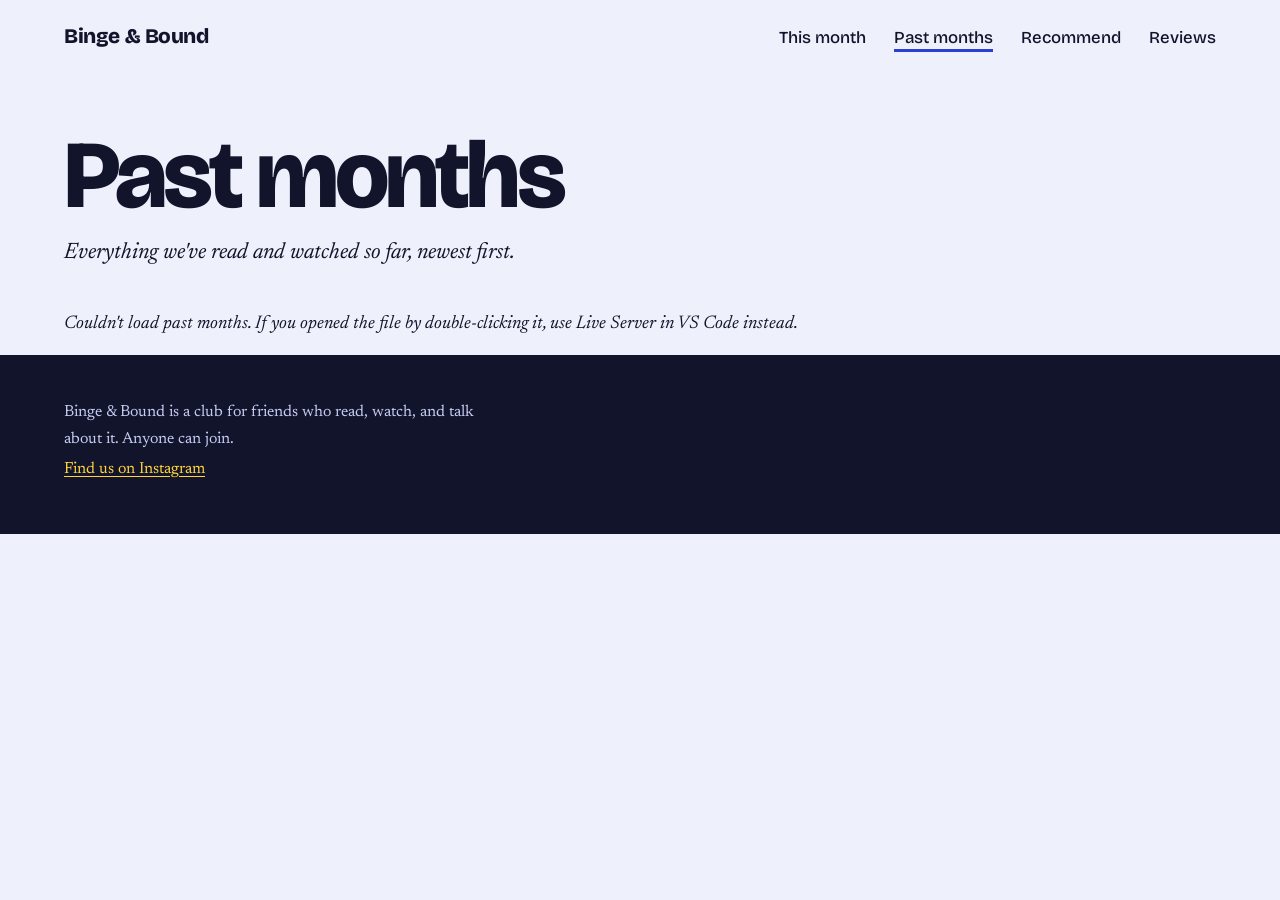
==== past.html @ fb94fc71 "Finished my work" ====
<!DOCTYPE html>
<html lang="en">
<head>
  <meta charset="UTF-8">
  <meta name="viewport" content="width=device-width, initial-scale=1">
  <title>Past months | Binge &amp; Bound</title>
  <meta name="description" content="Every book, show, and movie Binge & Bound has covered.">

  <link rel="preconnect" href="https://fonts.googleapis.com">
  <link rel="preconnect" href="https://fonts.gstatic.com" crossorigin>
  <link href="https://fonts.googleapis.com/css2?family=Bricolage+Grotesque:opsz,wght@12..96,500;12..96,800&family=Newsreader:ital,opsz,wght@0,6..72,400;0,6..72,600;1,6..72,400&display=swap" rel="stylesheet">

  <link rel="stylesheet" href="style.css">
</head>
<body>
  <a class="skip-link" href="#main">Skip to content</a>

  <header class="site-header">
    <a class="brand" href="index.html">Binge &amp; Bound</a>
    <nav aria-label="Main">
      <a href="index.html">This month</a>
      <a href="past.html" aria-current="page">Past months</a>
      <a href="recommend.html">Recommend</a>
      <a href="reviews.html">Reviews</a>
    </nav>
  </header>

  <main id="main">
    <section class="page-head">
      <h1>Past months</h1>
      <p class="lead">Everything we've read and watched so far, newest first.</p>
    </section>

    <!-- script.js fills this section in from data/months.json -->
    <section id="past-months" aria-live="polite">
      <p class="status">Loading past months...</p>
    </section>
  </main>

  <footer class="site-footer">
    <p>Binge &amp; Bound is a club for friends who read, watch, and talk about it. Anyone can join.</p>
    <p><a href="https://www.instagram.com/">Find us on Instagram</a></p>
  </footer>

  <script src="script.js"></script>
</body>
</html>
---- style.css ----
/* ============================================================
   Binge & Bound: style.css
   The colors and fonts live in :root at the top. Change them
   there and the whole site updates.
   ============================================================ */

:root {
  /* Colors */
  --paper: #eef0fb;       /* page background, a pale periwinkle */
  --ink: #12142b;         /* text and the darkest band */
  --cobalt: #2b3fd6;      /* the book band, like cloth binding */
  --highlighter: #ffd43b; /* the show band */
  --lilac: #c7ccf2;       /* text on the dark movie band */
  --white: #ffffff;

  /* Fonts */
  --display: "Bricolage Grotesque", "Helvetica Neue", Arial, sans-serif;
  --text: "Newsreader", Georgia, "Times New Roman", serif;

  /* Side spacing that shrinks on small screens */
  --gutter: clamp(1.25rem, 5vw, 4rem);
}

*,
*::before,
*::after {
  box-sizing: border-box;
}

body {
  margin: 0;
  background: var(--paper);
  color: var(--ink);
  font-family: var(--text);
  font-size: 1.15rem;
  line-height: 1.65;
}

a {
  color: var(--cobalt);
  text-underline-offset: 0.2em;
}

/* Keyboard users can always see where they are */
:focus-visible {
  outline: 3px solid var(--cobalt);
  outline-offset: 3px;
}

.skip-link {
  position: absolute;
  left: -999px;
  top: 0.5rem;
  background: var(--ink);
  color: var(--white);
  padding: 0.6rem 1rem;
  z-index: 10;
}

.skip-link:focus {
  left: 0.5rem;
}


/* ---------- Header and navigation ---------- */

.site-header {
  display: flex;
  flex-wrap: wrap;
  align-items: baseline;
  justify-content: space-between;
  gap: 0.75rem 2rem;
  padding: 1.25rem var(--gutter);
}

.brand {
  font-family: var(--display);
  font-weight: 800;
  font-size: 1.3rem;
  letter-spacing: -0.02em;
  color: var(--ink);
  text-decoration: none;
}

.site-header nav {
  display: flex;
  flex-wrap: wrap;
  gap: 0.4rem 1.75rem;
}

.site-header nav a {
  font-family: var(--display);
  font-weight: 500;
  font-size: 1.05rem;
  color: var(--ink);
  text-decoration: none;
}

.site-header nav a:hover {
  text-decoration: underline;
  text-decoration-thickness: 2px;
  text-underline-offset: 6px;
}

/* The link for the page you're on gets a thick underline */
.site-header nav a[aria-current="page"] {
  text-decoration: underline;
  text-decoration-thickness: 3px;
  text-decoration-color: var(--cobalt);
  text-underline-offset: 6px;
}


/* ---------- Home page hero ---------- */

.hero {
  padding: clamp(2rem, 6vw, 5rem) var(--gutter) clamp(2rem, 5vw, 3.5rem);
}

.hero h1 {
  margin: 0;
  font-family: var(--display);
  font-weight: 800;
  font-size: clamp(3.75rem, 15vw, 11rem);
  line-height: 0.88;
  letter-spacing: -0.045em;
}

.tagline {
  max-width: 34ch;
  margin: 1.5rem 0 0;
  font-size: clamp(1.3rem, 3vw, 1.75rem);
  font-style: italic;
  line-height: 1.35;
}


/* ---------- This month: the shelf ---------- */

.month-head {
  padding: 0 var(--gutter) 1.25rem;
}

.month-head h2 {
  margin: 0;
  font-family: var(--display);
  font-weight: 800;
  font-size: clamp(1.75rem, 4vw, 2.5rem);
  letter-spacing: -0.02em;
}

.theme {
  margin: 0.25rem 0 0;
  font-style: italic;
}

/* The three bands stack with no gaps, like spines on a shelf */
.shelf {
  display: block;
}

.band {
  display: grid;
  grid-template-columns: minmax(6rem, 10rem) 1fr;
  gap: 0.5rem 2rem;
  align-items: start;
  padding: clamp(1.5rem, 4vw, 2.5rem) var(--gutter);
}

.band .kind {
  margin: 0.6rem 0 0;
  font-family: var(--display);
  font-weight: 800;
  font-size: 1.2rem;
}

.band h3 {
  margin: 0 0 0.4rem;
  font-family: var(--display);
  font-weight: 800;
  font-size: clamp(2rem, 6.5vw, 4.5rem);
  line-height: 1;
  letter-spacing: -0.03em;
}

.band .by {
  margin: 0 0 0.75rem;
  font-size: 1.35rem;
  font-style: italic;
}

.band .detail,
.band .where {
  margin: 0.1rem 0;
  font-size: 1.05rem;
}

.band-book {
  background: var(--cobalt);
  color: var(--white);
}

.band-show {
  background: var(--highlighter);
  color: var(--ink);
}

.band-movie {
  background: var(--ink);
  color: var(--lilac);
}

.meetup {
  padding: 2.5rem var(--gutter) 3.5rem;
}

.meetup h3 {
  margin: 0 0 0.4rem;
  font-family: var(--display);
  font-weight: 800;
  font-size: 1.5rem;
}

.meetup p {
  margin: 0.1rem 0;
  max-width: 46ch;
}


/* ---------- Inner pages (past, recommend, reviews) ---------- */

.page-head {
  padding: clamp(1.5rem, 5vw, 3.5rem) var(--gutter) 1.5rem;
}

.page-head h1 {
  margin: 0;
  font-family: var(--display);
  font-weight: 800;
  font-size: clamp(2.75rem, 9vw, 6rem);
  line-height: 0.95;
  letter-spacing: -0.04em;
}

.lead {
  max-width: 40ch;
  margin: 1rem 0 0;
  font-size: 1.4rem;
  font-style: italic;
  line-height: 1.4;
}

.content {
  max-width: 46rem;
  padding: 0 var(--gutter) 4rem;
}


/* ---------- Past months ---------- */

.past-row {
  display: grid;
  grid-template-columns: minmax(12rem, 16rem) 1fr;
  gap: 1.25rem 3rem;
  padding: 2rem var(--gutter);
  border-top: 2px solid var(--ink);
}

.past-month h2 {
  margin: 0;
  font-family: var(--display);
  font-weight: 800;
  font-size: 1.75rem;
  letter-spacing: -0.02em;
}

.past-month p {
  margin: 0.25rem 0 0.75rem;
  font-style: italic;
}

.past-picks {
  display: grid;
  grid-template-columns: repeat(auto-fit, minmax(13rem, 1fr));
  gap: 1.25rem 2rem;
  margin: 0;
}

.past-picks dt {
  font-family: var(--display);
  font-weight: 500;
  font-size: 0.95rem;
  color: var(--cobalt);
}

.past-picks dd {
  margin: 0;
}

.past-picks dd:not(.by) {
  font-family: var(--display);
  font-weight: 800;
  font-size: 1.35rem;
  line-height: 1.2;
}

.past-picks .by {
  font-size: 1rem;
  font-style: italic;
}


/* ---------- Reviews page picker and comment boxes ---------- */

.picker {
  display: flex;
  flex-wrap: wrap;
  align-items: center;
  gap: 0.75rem;
  margin: 1.5rem 0;
}

.picker label {
  font-family: var(--display);
  font-weight: 800;
}

.picker select {
  font: inherit;
  padding: 0.6rem 0.9rem;
  color: var(--ink);
  background: var(--white);
  border: 2px solid var(--ink);
  border-radius: 0;
}

#giscus-box {
  margin-top: 1.5rem;
}


/* ---------- Messages and footer ---------- */

.status {
  margin: 0;
  padding: 1rem var(--gutter);
  font-style: italic;
}

#giscus-box .status {
  padding-left: 0;
  padding-right: 0;
}

.site-footer {
  padding: 2.5rem var(--gutter) 3rem;
  background: var(--ink);
  color: var(--lilac);
  font-size: 1rem;
}

.site-footer p {
  margin: 0.25rem 0;
  max-width: 50ch;
}

.site-footer a {
  color: var(--highlighter);
}


/* ---------- Small screens ---------- */

@media (max-width: 640px) {
  .band {
    grid-template-columns: 1fr;
  }

  .band .kind {
    margin-top: 0;
  }

  .past-row {
    grid-template-columns: 1fr;
  }
}
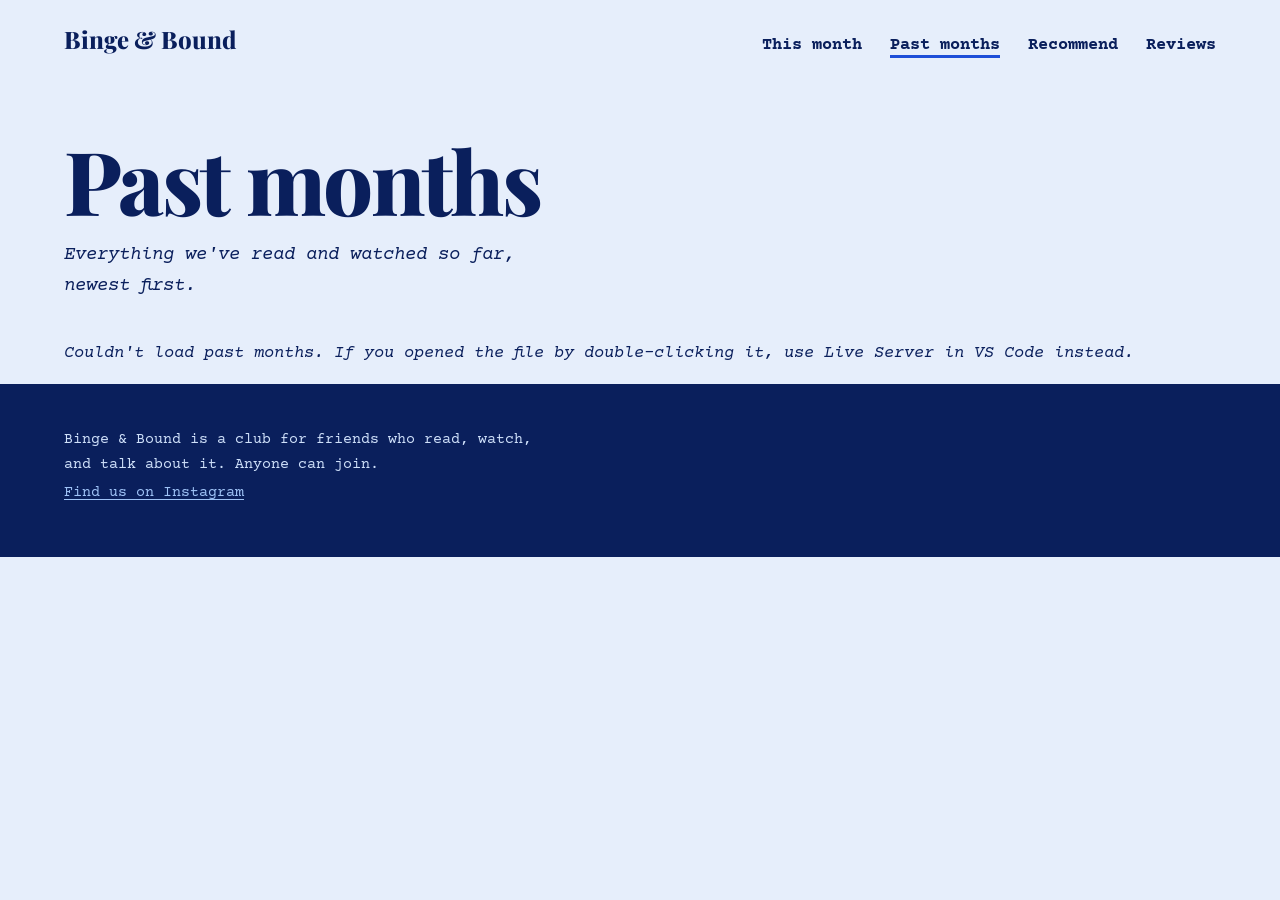
==== commit 4b61aaf2: "commit 2" ====
--- a/past.html
+++ b/past.html
@@ -8,7 +8,7 @@
 
   <link rel="preconnect" href="https://fonts.googleapis.com">
   <link rel="preconnect" href="https://fonts.gstatic.com" crossorigin>
-  <link href="https://fonts.googleapis.com/css2?family=Bricolage+Grotesque:opsz,wght@12..96,500;12..96,800&family=Newsreader:ital,opsz,wght@0,6..72,400;0,6..72,600;1,6..72,400&display=swap" rel="stylesheet">
+  <link href="https://fonts.googleapis.com/css2?family=Playfair+Display:ital,wght@0,700;0,800;1,700&family=Courier+Prime:ital,wght@0,400;0,700;1,400&display=swap" rel="stylesheet">
 
   <link rel="stylesheet" href="style.css">
 </head>
--- a/style.css
+++ b/style.css
@@ -1,113 +1,75 @@
 /* ============================================================
    Binge & Bound: style.css
-   The colors and fonts live in :root at the top. Change them
+   Blue theme. Colors and fonts live in :root. Change them
    there and the whole site updates.
    ============================================================ */
 
 :root {
   /* Colors */
-  --paper: #eef0fb;       /* page background, a pale periwinkle */
-  --ink: #12142b;         /* text and the darkest band */
-  --cobalt: #2b3fd6;      /* the book band, like cloth binding */
-  --highlighter: #ffd43b; /* the show band */
-  --lilac: #c7ccf2;       /* text on the dark movie band */
+  --paper: #e6eefb;   /* page background, pale blue */
+  --navy: #0a1f5c;    /* site title, text, darkest band */
+  --blue: #1d4ed8;    /* links, book label */
+  --sky: #9fc3f7;     /* show label, song strip */
+  --mist: #cfe0fa;    /* text on navy */
   --white: #ffffff;
 
-  /* Fonts */
-  --display: "Bricolage Grotesque", "Helvetica Neue", Arial, sans-serif;
-  --text: "Newsreader", Georgia, "Times New Roman", serif;
-
-  /* Side spacing that shrinks on small screens */
+  /* Fonts: editorial serif for titles, Courier for everything else */
+  --display: "Playfair Display", Georgia, "Times New Roman", serif;
+  --text: "Courier Prime", "Courier New", Courier, monospace;
+
   --gutter: clamp(1.25rem, 5vw, 4rem);
 }
 
-*,
-*::before,
-*::after {
-  box-sizing: border-box;
-}
+*, *::before, *::after { box-sizing: border-box; }
 
 body {
   margin: 0;
   background: var(--paper);
-  color: var(--ink);
+  color: var(--navy);
   font-family: var(--text);
-  font-size: 1.15rem;
-  line-height: 1.65;
-}
-
-a {
-  color: var(--cobalt);
-  text-underline-offset: 0.2em;
-}
-
-/* Keyboard users can always see where they are */
-:focus-visible {
-  outline: 3px solid var(--cobalt);
-  outline-offset: 3px;
-}
+  font-size: 1.05rem;
+  line-height: 1.6;
+}
+
+a { color: var(--blue); text-underline-offset: 0.2em; }
+
+:focus-visible { outline: 3px solid var(--blue); outline-offset: 3px; }
 
 .skip-link {
-  position: absolute;
-  left: -999px;
-  top: 0.5rem;
-  background: var(--ink);
-  color: var(--white);
-  padding: 0.6rem 1rem;
-  z-index: 10;
-}
-
-.skip-link:focus {
-  left: 0.5rem;
-}
+  position: absolute; left: -999px; top: 0.5rem;
+  background: var(--navy); color: var(--white);
+  padding: 0.6rem 1rem; z-index: 10;
+}
+.skip-link:focus { left: 0.5rem; }
 
 
 /* ---------- Header and navigation ---------- */
 
 .site-header {
-  display: flex;
-  flex-wrap: wrap;
-  align-items: baseline;
-  justify-content: space-between;
-  gap: 0.75rem 2rem;
+  display: flex; flex-wrap: wrap; align-items: baseline;
+  justify-content: space-between; gap: 0.75rem 2rem;
   padding: 1.25rem var(--gutter);
 }
 
 .brand {
   font-family: var(--display);
   font-weight: 800;
-  font-size: 1.3rem;
-  letter-spacing: -0.02em;
-  color: var(--ink);
+  font-size: 1.5rem;
+  color: var(--navy);
   text-decoration: none;
 }
 
-.site-header nav {
-  display: flex;
-  flex-wrap: wrap;
-  gap: 0.4rem 1.75rem;
-}
+.site-header nav { display: flex; flex-wrap: wrap; gap: 0.4rem 1.75rem; }
 
 .site-header nav a {
-  font-family: var(--display);
-  font-weight: 500;
-  font-size: 1.05rem;
-  color: var(--ink);
+  font-weight: 700;
+  color: var(--navy);
   text-decoration: none;
 }
-
-.site-header nav a:hover {
-  text-decoration: underline;
-  text-decoration-thickness: 2px;
-  text-underline-offset: 6px;
-}
-
-/* The link for the page you're on gets a thick underline */
+.site-header nav a:hover { text-decoration: underline; text-decoration-thickness: 2px; text-underline-offset: 6px; }
 .site-header nav a[aria-current="page"] {
-  text-decoration: underline;
-  text-decoration-thickness: 3px;
-  text-decoration-color: var(--cobalt);
-  text-underline-offset: 6px;
+  text-decoration: underline; text-decoration-thickness: 3px;
+  text-decoration-color: var(--blue); text-underline-offset: 6px;
 }
 
 
@@ -115,145 +77,205 @@
 
 .hero {
   padding: clamp(2rem, 6vw, 5rem) var(--gutter) clamp(2rem, 5vw, 3.5rem);
+  text-align: center;
 }
 
 .hero h1 {
   margin: 0;
   font-family: var(--display);
   font-weight: 800;
-  font-size: clamp(3.75rem, 15vw, 11rem);
-  line-height: 0.88;
-  letter-spacing: -0.045em;
+  font-size: clamp(3rem, 12vw, 9rem);
+  line-height: 0.95;
+  letter-spacing: -0.03em;
+  color: var(--navy);
 }
 
 .tagline {
-  max-width: 34ch;
-  margin: 1.5rem 0 0;
-  font-size: clamp(1.3rem, 3vw, 1.75rem);
+  max-width: 44ch;
+  margin: 1.5rem auto 0;
+  text-wrap: balance;
+  font-size: clamp(1.05rem, 2.4vw, 1.4rem);
   font-style: italic;
-  line-height: 1.35;
-}
-
-
-/* ---------- This month: the shelf ---------- */
-
-.month-head {
-  padding: 0 var(--gutter) 1.25rem;
-}
+}
+
+
+/* ---------- This month ---------- */
+
+.month-head { padding: 0 var(--gutter) 1.75rem; text-align: center; }
 
 .month-head h2 {
   margin: 0;
   font-family: var(--display);
-  font-weight: 800;
+  font-weight: 700;
   font-size: clamp(1.75rem, 4vw, 2.5rem);
-  letter-spacing: -0.02em;
-}
-
-.theme {
-  margin: 0.25rem 0 0;
-  font-style: italic;
-}
-
-/* The three bands stack with no gaps, like spines on a shelf */
-.shelf {
-  display: block;
-}
-
-.band {
+}
+
+.theme { margin: 0.25rem 0 0; font-style: italic; font-size: 1.15rem; }
+.hint { margin: 0.5rem 0 0; font-size: 0.9rem; opacity: 0.7; }
+
+.picks {
   display: grid;
-  grid-template-columns: minmax(6rem, 10rem) 1fr;
-  gap: 0.5rem 2rem;
-  align-items: start;
-  padding: clamp(1.5rem, 4vw, 2.5rem) var(--gutter);
-}
-
-.band .kind {
-  margin: 0.6rem 0 0;
-  font-family: var(--display);
-  font-weight: 800;
-  font-size: 1.2rem;
-}
-
-.band h3 {
-  margin: 0 0 0.4rem;
-  font-family: var(--display);
-  font-weight: 800;
-  font-size: clamp(2rem, 6.5vw, 4.5rem);
-  line-height: 1;
-  letter-spacing: -0.03em;
-}
-
-.band .by {
-  margin: 0 0 0.75rem;
-  font-size: 1.35rem;
-  font-style: italic;
-}
-
-.band .detail,
-.band .where {
-  margin: 0.1rem 0;
-  font-size: 1.05rem;
-}
-
-.band-book {
-  background: var(--cobalt);
-  color: var(--white);
-}
-
-.band-show {
-  background: var(--highlighter);
-  color: var(--ink);
-}
-
-.band-movie {
-  background: var(--ink);
-  color: var(--lilac);
-}
-
-.meetup {
-  padding: 2.5rem var(--gutter) 3.5rem;
-}
-
-.meetup h3 {
-  margin: 0 0 0.4rem;
-  font-family: var(--display);
-  font-weight: 800;
-  font-size: 1.5rem;
-}
-
-.meetup p {
-  margin: 0.1rem 0;
-  max-width: 46ch;
-}
+  grid-template-columns: repeat(3, minmax(0, 1fr));
+  gap: clamp(1.25rem, 3vw, 2.75rem);
+  max-width: 72rem;
+  margin: 0 auto;
+  padding: 0 var(--gutter) 2.5rem;
+}
+
+.pick { text-align: center; }
+
+/* Poster-shaped photo box */
+.photo {
+  display: flex; align-items: center; justify-content: center;
+  width: 100%; aspect-ratio: 2 / 3; overflow: hidden;
+  background: var(--white);
+  border: 3px solid var(--navy);
+  box-shadow: 8px 8px 0 var(--blue);
+}
+.photo img { display: block; width: 100%; height: 100%; object-fit: cover; }
+
+/* Empty photo boxes show the title and the file to add */
+.photo.is-empty, .song-photo.is-empty {
+  flex-direction: column; gap: 0.5rem; padding: 1rem; text-align: center;
+  background: rgba(255, 255, 255, 0.55);
+  border-style: dashed; box-shadow: none;
+}
+.photo-title { font-family: var(--display); font-weight: 800; font-size: 1.3rem; line-height: 1.1; }
+.photo-hint { font-size: 0.8rem; opacity: 0.55; word-break: break-all; }
+.photo:not(.is-empty) .photo-title, .photo:not(.is-empty) .photo-hint,
+.song-photo:not(.is-empty) .photo-title, .song-photo:not(.is-empty) .photo-hint { display: none; }
+
+.pick .kind {
+  display: inline-block;
+  margin: 1.4rem 0 0.4rem;
+  padding: 0.1rem 0.9rem;
+  font-weight: 700; font-size: 0.9rem; font-style: italic;
+  border-radius: 999px;
+}
+.pick-book .kind { background: var(--blue); color: var(--white); }
+.pick-show .kind { background: var(--sky); color: var(--navy); }
+.pick-movie .kind { background: var(--navy); color: var(--mist); }
+
+.pick h3 { margin: 0.15rem 0 0.3rem; line-height: 1.15; }
+
+/* The clickable title under each photo */
+.title-btn {
+  padding: 0; margin: 0;
+  background: none; border: 0; cursor: pointer;
+  font-family: var(--text);
+  font-weight: 700;
+  font-size: clamp(1.25rem, 2.2vw, 1.6rem);
+  line-height: 1.15;
+  color: var(--navy);
+  text-align: inherit;
+  text-decoration: underline;
+  text-decoration-thickness: 2px;
+  text-decoration-color: var(--blue);
+  text-underline-offset: 5px;
+}
+.title-btn:hover { color: var(--blue); }
+
+.pick .by { margin: 0; font-style: italic; font-size: 0.95rem; }
+
+
+/* ---------- Song of the month ---------- */
+
+.song {
+  display: flex; flex-wrap: wrap; align-items: center; justify-content: center;
+  gap: 1.25rem 2rem;
+  max-width: 40rem;
+  margin: 0 auto 2.5rem;
+  padding: 1.5rem 2rem;
+  background: var(--sky);
+  border: 3px solid var(--navy);
+  text-align: center;
+}
+
+.song-photo {
+  display: flex; align-items: center; justify-content: center;
+  flex: 0 0 auto; width: 9rem; aspect-ratio: 1 / 1; overflow: hidden;
+  background: var(--white); border: 3px solid var(--navy);
+}
+.song-photo img { display: block; width: 100%; height: 100%; object-fit: cover; }
+.song-photo .photo-title { font-size: 1rem; }
+
+.song-label { margin: 0 0 0.3rem; font-size: 0.9rem; font-style: italic; }
+.song h3 { margin: 0; }
+.song .title-btn { font-size: clamp(1.4rem, 3vw, 1.9rem); }
+.song-artist { margin: 0.25rem 0 0; font-style: italic; }
+
+.song-link {
+  display: inline-block; margin-top: 1rem; padding: 0.6rem 1.5rem;
+  background: var(--navy); color: var(--white);
+  font-weight: 700; text-decoration: none;
+}
+.song-link:hover { background: var(--blue); }
+
+.meetup { padding: 1rem var(--gutter) 3.5rem; text-align: center; }
+.meetup h3 { margin: 0 0 0.4rem; font-family: var(--display); font-weight: 700; font-size: 1.6rem; }
+.meetup p { margin: 0.1rem auto; max-width: 46ch; }
+
+
+/* ---------- Details popup ---------- */
+
+dialog#details {
+  width: min(44rem, calc(100% - 2rem));
+  max-height: calc(100% - 2rem);
+  padding: 0;
+  background: var(--paper);
+  color: var(--navy);
+  border: 3px solid var(--navy);
+  box-shadow: 10px 10px 0 var(--blue);
+  overflow: auto;
+}
+dialog#details[open] { animation: pop 0.18s ease-out; }
+dialog#details::backdrop { background: rgba(10, 31, 92, 0.65); }
+
+@keyframes pop {
+  from { opacity: 0; transform: translateY(8px) scale(0.98); }
+  to   { opacity: 1; transform: none; }
+}
+@media (prefers-reduced-motion: reduce) { dialog#details[open] { animation: none; } }
+
+.close-btn {
+  position: absolute; top: 0.75rem; right: 0.75rem;
+  padding: 0.35rem 0.9rem;
+  background: var(--navy); color: var(--white);
+  border: 0; cursor: pointer;
+  font-family: var(--text); font-weight: 700; font-size: 0.95rem;
+}
+.close-btn:hover { background: var(--blue); }
+
+.d-grid { display: grid; grid-template-columns: 11rem 1fr; gap: 1.5rem 2rem; padding: 2.75rem 2rem 2rem; }
+.d-img { width: 100%; aspect-ratio: 2 / 3; object-fit: cover; border: 3px solid var(--navy); }
+.d-kind { margin: 0; font-style: italic; font-size: 0.95rem; color: var(--blue); font-weight: 700; }
+.d-body h2 { margin: 0.1rem 0 0.5rem; font-family: var(--display); font-weight: 800; font-size: clamp(1.7rem, 4vw, 2.4rem); line-height: 1.05; }
+.d-line { margin: 0.1rem 0; font-size: 0.95rem; }
+.d-line:first-of-type { font-style: italic; }
+.d-synopsis { margin: 1rem 0; font-size: 1.05rem; }
+
+.d-info { display: grid; grid-template-columns: max-content 1fr; gap: 0.35rem 1.25rem; margin: 1rem 0 0; padding-top: 1rem; border-top: 2px solid var(--navy); }
+.d-info dt { font-weight: 700; }
+.d-info dd { margin: 0; }
 
 
 /* ---------- Inner pages (past, recommend, reviews) ---------- */
 
-.page-head {
-  padding: clamp(1.5rem, 5vw, 3.5rem) var(--gutter) 1.5rem;
-}
+.page-head { padding: clamp(1.5rem, 5vw, 3.5rem) var(--gutter) 1.5rem; }
 
 .page-head h1 {
   margin: 0;
   font-family: var(--display);
   font-weight: 800;
-  font-size: clamp(2.75rem, 9vw, 6rem);
-  line-height: 0.95;
-  letter-spacing: -0.04em;
-}
-
-.lead {
-  max-width: 40ch;
-  margin: 1rem 0 0;
-  font-size: 1.4rem;
-  font-style: italic;
-  line-height: 1.4;
-}
-
-.content {
-  max-width: 46rem;
-  padding: 0 var(--gutter) 4rem;
-}
+  font-size: clamp(2.5rem, 8vw, 5.5rem);
+  line-height: 1;
+  letter-spacing: -0.03em;
+  color: var(--navy);
+}
+
+.lead { max-width: 42ch; margin: 1rem 0 0; font-size: 1.2rem; font-style: italic; }
+
+.content { max-width: 46rem; padding: 0 var(--gutter) 4rem; }
 
 
 /* ---------- Past months ---------- */
@@ -263,124 +285,40 @@
   grid-template-columns: minmax(12rem, 16rem) 1fr;
   gap: 1.25rem 3rem;
   padding: 2rem var(--gutter);
-  border-top: 2px solid var(--ink);
-}
-
-.past-month h2 {
-  margin: 0;
-  font-family: var(--display);
-  font-weight: 800;
-  font-size: 1.75rem;
-  letter-spacing: -0.02em;
-}
-
-.past-month p {
-  margin: 0.25rem 0 0.75rem;
-  font-style: italic;
-}
-
-.past-picks {
-  display: grid;
-  grid-template-columns: repeat(auto-fit, minmax(13rem, 1fr));
-  gap: 1.25rem 2rem;
-  margin: 0;
-}
-
-.past-picks dt {
-  font-family: var(--display);
-  font-weight: 500;
-  font-size: 0.95rem;
-  color: var(--cobalt);
-}
-
-.past-picks dd {
-  margin: 0;
-}
-
-.past-picks dd:not(.by) {
-  font-family: var(--display);
-  font-weight: 800;
-  font-size: 1.35rem;
-  line-height: 1.2;
-}
-
-.past-picks .by {
-  font-size: 1rem;
-  font-style: italic;
-}
-
-
-/* ---------- Reviews page picker and comment boxes ---------- */
-
-.picker {
-  display: flex;
-  flex-wrap: wrap;
-  align-items: center;
-  gap: 0.75rem;
-  margin: 1.5rem 0;
-}
-
-.picker label {
-  font-family: var(--display);
-  font-weight: 800;
-}
-
-.picker select {
-  font: inherit;
-  padding: 0.6rem 0.9rem;
-  color: var(--ink);
-  background: var(--white);
-  border: 2px solid var(--ink);
-  border-radius: 0;
-}
-
-#giscus-box {
-  margin-top: 1.5rem;
-}
+  border-top: 2px solid var(--navy);
+}
+.past-month h2 { margin: 0; font-family: var(--display); font-weight: 700; font-size: 1.75rem; }
+.past-month p { margin: 0.25rem 0 0.75rem; font-style: italic; }
+
+.past-picks { display: grid; grid-template-columns: repeat(auto-fit, minmax(13rem, 1fr)); gap: 1.25rem 2rem; margin: 0; }
+.past-picks dt { font-size: 0.9rem; font-style: italic; color: var(--blue); }
+.past-picks dd { margin: 0; }
+.past-picks dd:not(.by) { font-weight: 700; font-size: 1.15rem; line-height: 1.25; }
+.past-picks .by { font-size: 0.95rem; font-style: italic; }
+
+
+/* ---------- Forms ---------- */
+
+#form-box { margin-top: 1.5rem; }
+.form-frame { display: block; width: 100%; min-height: 900px; border: 2px solid var(--navy); background: var(--white); }
+.form-fallback { margin: 0.75rem 0 0; font-size: 0.95rem; }
 
 
 /* ---------- Messages and footer ---------- */
 
-.status {
-  margin: 0;
-  padding: 1rem var(--gutter);
-  font-style: italic;
-}
-
-#giscus-box .status {
-  padding-left: 0;
-  padding-right: 0;
-}
-
-.site-footer {
-  padding: 2.5rem var(--gutter) 3rem;
-  background: var(--ink);
-  color: var(--lilac);
-  font-size: 1rem;
-}
-
-.site-footer p {
-  margin: 0.25rem 0;
-  max-width: 50ch;
-}
-
-.site-footer a {
-  color: var(--highlighter);
-}
+.status { margin: 0; padding: 1rem var(--gutter); font-style: italic; }
+#form-box .status { padding-left: 0; padding-right: 0; }
+
+.site-footer { padding: 2.5rem var(--gutter) 3rem; background: var(--navy); color: var(--mist); font-size: 0.95rem; }
+.site-footer p { margin: 0.25rem 0; max-width: 55ch; }
+.site-footer a { color: var(--sky); }
 
 
 /* ---------- Small screens ---------- */
 
-@media (max-width: 640px) {
-  .band {
-    grid-template-columns: 1fr;
-  }
-
-  .band .kind {
-    margin-top: 0;
-  }
-
-  .past-row {
-    grid-template-columns: 1fr;
-  }
-}
+@media (max-width: 760px) {
+  .picks { grid-template-columns: 1fr; max-width: 22rem; }
+  .past-row { grid-template-columns: 1fr; }
+  .d-grid { grid-template-columns: 1fr; }
+  .d-img { max-width: 11rem; }
+}
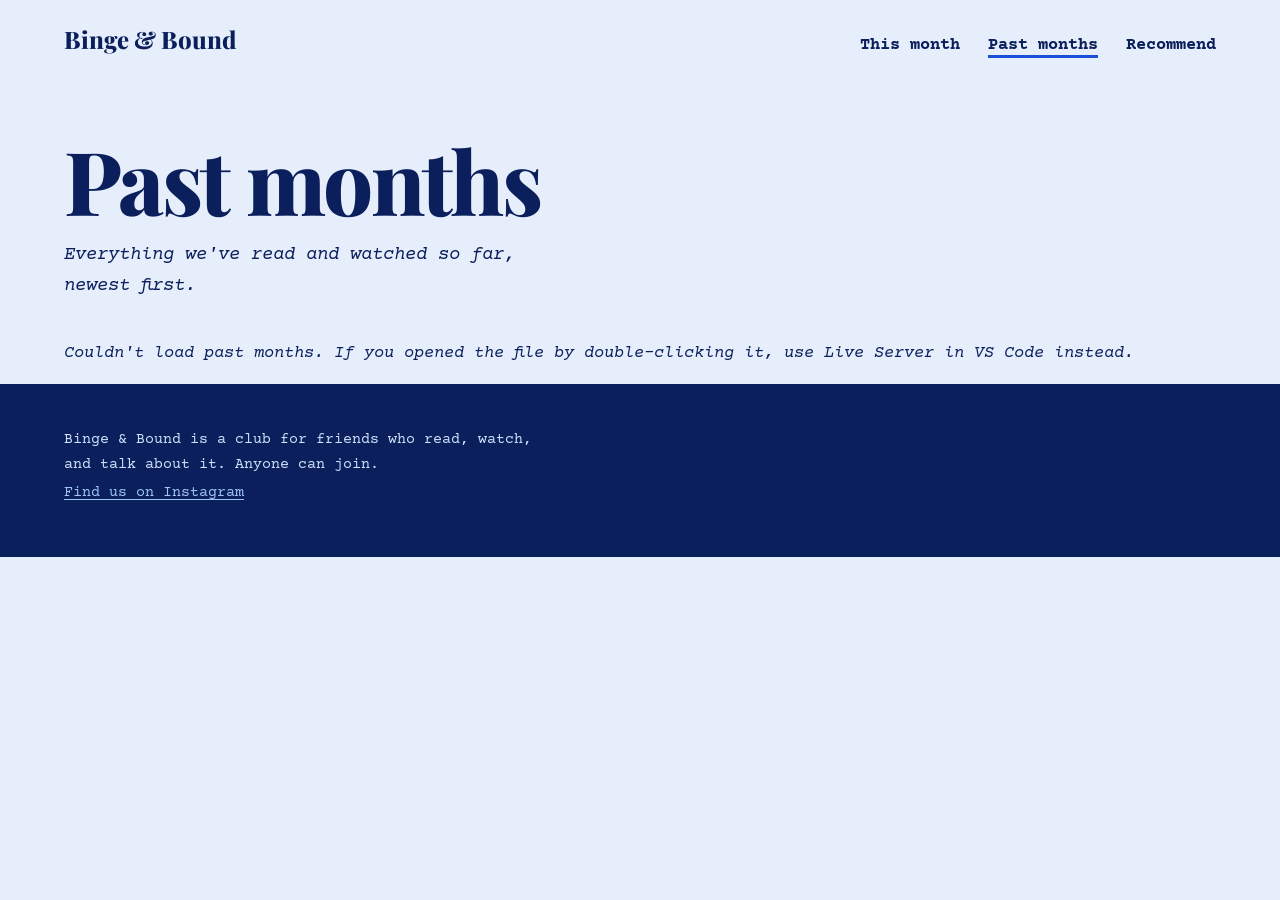
==== commit aa03dfd2: "commit 3 with photos" ====
--- a/past.html
+++ b/past.html
@@ -21,7 +21,6 @@
       <a href="index.html">This month</a>
       <a href="past.html" aria-current="page">Past months</a>
       <a href="recommend.html">Recommend</a>
-      <a href="reviews.html">Reviews</a>
     </nav>
   </header>
 
--- a/style.css
+++ b/style.css
@@ -259,7 +259,7 @@
 .d-info dd { margin: 0; }
 
 
-/* ---------- Inner pages (past, recommend, reviews) ---------- */
+/* ---------- Inner pages (past, recommend) ---------- */
 
 .page-head { padding: clamp(1.5rem, 5vw, 3.5rem) var(--gutter) 1.5rem; }
 
@@ -297,17 +297,26 @@
 .past-picks .by { font-size: 0.95rem; font-style: italic; }
 
 
-/* ---------- Forms ---------- */
-
-#form-box { margin-top: 1.5rem; }
-.form-frame { display: block; width: 100%; min-height: 900px; border: 2px solid var(--navy); background: var(--white); }
-.form-fallback { margin: 0.75rem 0 0; font-size: 0.95rem; }
+/* ---------- Recommend page button ---------- */
+
+.form-button {
+  display: inline-block;
+  margin-top: 1rem;
+  padding: 0.85rem 1.75rem;
+  background: var(--navy);
+  color: var(--white);
+  border: 3px solid var(--navy);
+  box-shadow: 6px 6px 0 var(--blue);
+  font-weight: 700;
+  font-size: 1.1rem;
+  text-decoration: none;
+}
+.form-button:hover { background: var(--blue); }
 
 
 /* ---------- Messages and footer ---------- */
 
 .status { margin: 0; padding: 1rem var(--gutter); font-style: italic; }
-#form-box .status { padding-left: 0; padding-right: 0; }
 
 .site-footer { padding: 2.5rem var(--gutter) 3rem; background: var(--navy); color: var(--mist); font-size: 0.95rem; }
 .site-footer p { margin: 0.25rem 0; max-width: 55ch; }
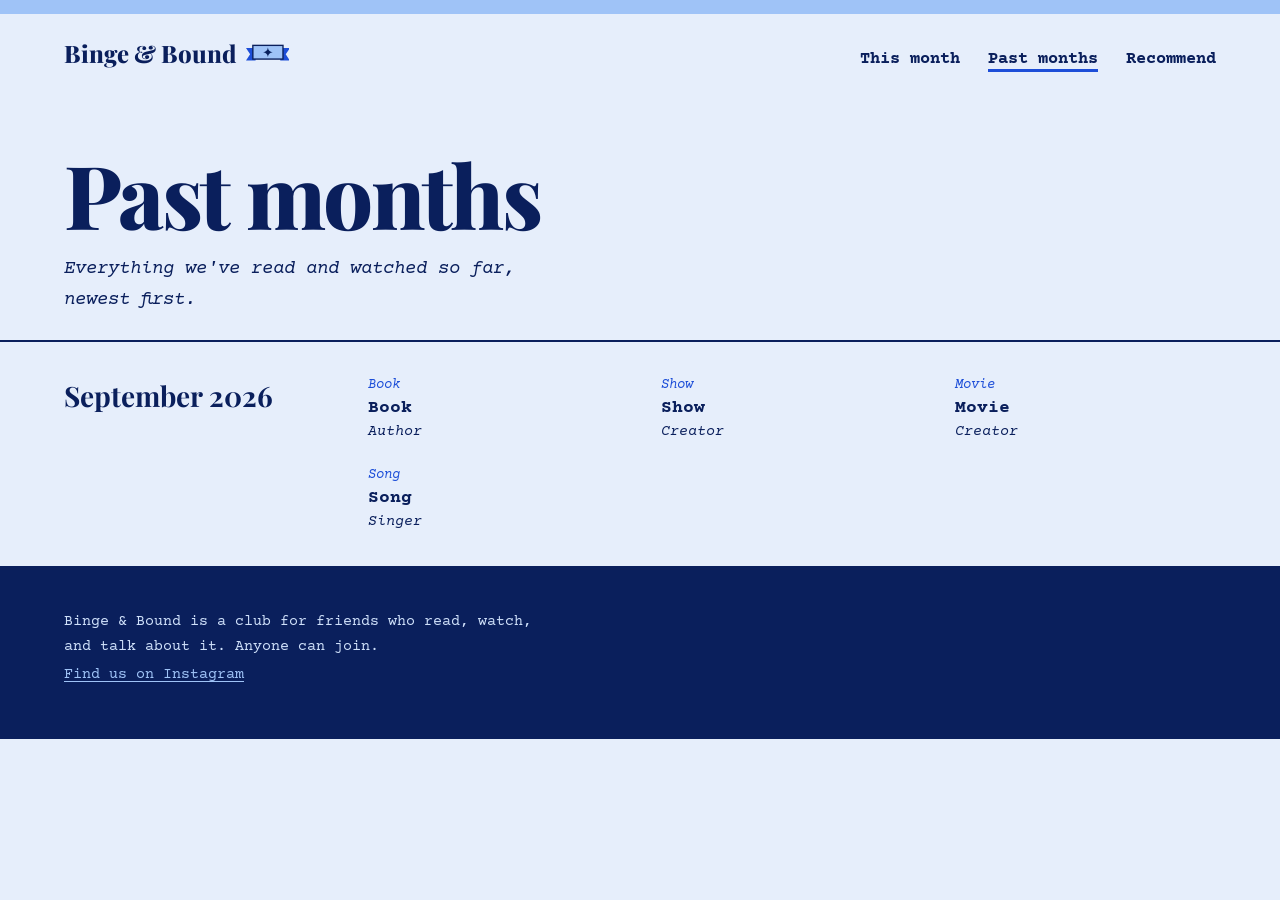
==== commit b2cf3897: "new commit" ====
--- a/past.html
+++ b/past.html
@@ -16,7 +16,14 @@
   <a class="skip-link" href="#main">Skip to content</a>
 
   <header class="site-header">
-    <a class="brand" href="index.html">Binge &amp; Bound</a>
+    <a class="brand" href="index.html">Binge &amp; Bound
+      <svg class="brand-mark" viewBox="0 0 64 28" aria-hidden="true" focusable="false">
+        <polygon points="0,6 14,6 14,24 0,24 6,15" fill="#1d4ed8"/>
+        <polygon points="64,6 50,6 50,24 64,24 58,15" fill="#1d4ed8"/>
+        <rect x="10" y="2" width="44" height="20" fill="#9fc3f7" stroke="#0a1f5c" stroke-width="2"/>
+        <path transform="translate(25 5) scale(0.58)" d="M12 0C12.9 7.2 16.8 11.1 24 12C16.8 12.9 12.9 16.8 12 24C11.1 16.8 7.2 12.9 0 12C7.2 11.1 11.1 7.2 12 0Z" fill="#09205C"/>
+      </svg>
+    </a>
     <nav aria-label="Main">
       <a href="index.html">This month</a>
       <a href="past.html" aria-current="page">Past months</a>
--- a/style.css
+++ b/style.css
@@ -22,6 +22,14 @@
 
 *, *::before, *::after { box-sizing: border-box; }
 
+/* Banner line across the very top of every page */
+body::before {
+  content: "";
+  display: block;
+  height: 0.9rem;
+  background: #9fc3f7;
+}
+
 body {
   margin: 0;
   background: var(--paper);
@@ -52,6 +60,9 @@
 }
 
 .brand {
+  display: inline-flex;
+  align-items: center;
+  gap: 0.6rem;
   font-family: var(--display);
   font-weight: 800;
   font-size: 1.5rem;
@@ -84,8 +95,8 @@
   margin: 0;
   font-family: var(--display);
   font-weight: 800;
-  font-size: clamp(3rem, 12vw, 9rem);
-  line-height: 0.95;
+  font-size: clamp(2.4rem, 9vw, 6.5rem);
+  line-height: 1;
   letter-spacing: -0.03em;
   color: var(--navy);
 }
@@ -99,6 +110,41 @@
 }
 
 
+/* Blue ribbon banner behind the site title */
+.hero { overflow-x: clip; }
+
+.ribbon {
+  position: relative;
+  display: inline-block;
+  isolation: isolate;
+  margin: 0 0.9em;
+  padding: 0.12em 0.55em 0.18em;
+  background: var(--sky);
+  border: 4px solid var(--navy);
+  box-shadow: 0 8px 0 var(--blue);
+}
+
+/* The folded, swallow-tailed ends of the ribbon */
+.ribbon::before,
+.ribbon::after {
+  content: "";
+  position: absolute;
+  top: 0.4em;
+  width: 1em;
+  height: 100%;
+  background: var(--blue);
+  z-index: -1;
+}
+.ribbon::before {
+  left: -0.8em;
+  clip-path: polygon(0 0, 100% 0, 100% 100%, 0 100%, 0.4em 50%);
+}
+.ribbon::after {
+  right: -0.8em;
+  clip-path: polygon(0 0, 100% 0, calc(100% - 0.4em) 50%, 100% 100%, 0 100%);
+}
+
+
 /* ---------- This month ---------- */
 
 .month-head { padding: 0 var(--gutter) 1.75rem; text-align: center; }
@@ -110,7 +156,6 @@
   font-size: clamp(1.75rem, 4vw, 2.5rem);
 }
 
-.theme { margin: 0.25rem 0 0; font-style: italic; font-size: 1.15rem; }
 .hint { margin: 0.5rem 0 0; font-size: 0.9rem; opacity: 0.7; }
 
 .picks {
@@ -128,8 +173,9 @@
 .photo {
   display: flex; align-items: center; justify-content: center;
   width: 100%; aspect-ratio: 2 / 3; overflow: hidden;
+  padding: 0.4rem;
   background: var(--white);
-  border: 3px solid var(--navy);
+  border: 5px solid var(--navy);
   box-shadow: 8px 8px 0 var(--blue);
 }
 .photo img { display: block; width: 100%; height: 100%; object-fit: cover; }
@@ -176,6 +222,10 @@
 .title-btn:hover { color: var(--blue); }
 
 .pick .by { margin: 0; font-style: italic; font-size: 0.95rem; }
+
+
+/* Little logo mark after the site name in the header */
+.brand-mark { display: block; height: 1.2rem; width: auto; }
 
 
 /* ---------- Song of the month ---------- */
@@ -191,10 +241,32 @@
   text-align: center;
 }
 
+/* Four-pointed stars on both sides of the song photo */
+.song-photo-wrap {
+  display: flex;
+  align-items: center;
+  justify-content: center;
+  gap: 0.9rem;
+}
+.stars {
+  display: flex;
+  flex-direction: column;
+  justify-content: space-between;
+  align-self: stretch;
+  padding: 0.2rem 0;
+}
+.star { display: block; fill: #09205C; }
+.star.lg { width: 2.6rem; height: 2.6rem; }
+.star.sm { width: 1.2rem; height: 1.2rem; }
+.stars-left .sm  { align-self: flex-start; }
+.stars-left .lg  { align-self: flex-end; }
+.stars-right .lg { align-self: flex-start; }
+.stars-right .sm { align-self: flex-end; }
+
 .song-photo {
   display: flex; align-items: center; justify-content: center;
   flex: 0 0 auto; width: 9rem; aspect-ratio: 1 / 1; overflow: hidden;
-  background: var(--white); border: 3px solid var(--navy);
+  padding: 0.3rem; background: var(--white); border: 4px solid var(--navy);
 }
 .song-photo img { display: block; width: 100%; height: 100%; object-fit: cover; }
 .song-photo .photo-title { font-size: 1rem; }
@@ -211,9 +283,8 @@
 }
 .song-link:hover { background: var(--blue); }
 
-.meetup { padding: 1rem var(--gutter) 3.5rem; text-align: center; }
-.meetup h3 { margin: 0 0 0.4rem; font-family: var(--display); font-weight: 700; font-size: 1.6rem; }
-.meetup p { margin: 0.1rem auto; max-width: 46ch; }
+/* Space below the song box now that the meetup section is gone */
+.song { margin-bottom: 4rem; }
 
 
 /* ---------- Details popup ---------- */
@@ -247,7 +318,7 @@
 .close-btn:hover { background: var(--blue); }
 
 .d-grid { display: grid; grid-template-columns: 11rem 1fr; gap: 1.5rem 2rem; padding: 2.75rem 2rem 2rem; }
-.d-img { width: 100%; aspect-ratio: 2 / 3; object-fit: cover; border: 3px solid var(--navy); }
+.d-img { width: 100%; aspect-ratio: 2 / 3; object-fit: cover; padding: 0.35rem; background: var(--white); border: 5px solid var(--navy); box-shadow: 6px 6px 0 var(--blue); }
 .d-kind { margin: 0; font-style: italic; font-size: 0.95rem; color: var(--blue); font-weight: 700; }
 .d-body h2 { margin: 0.1rem 0 0.5rem; font-family: var(--display); font-weight: 800; font-size: clamp(1.7rem, 4vw, 2.4rem); line-height: 1.05; }
 .d-line { margin: 0.1rem 0; font-size: 0.95rem; }
@@ -325,6 +396,11 @@
 
 /* ---------- Small screens ---------- */
 
+@media (max-width: 400px) {
+  .star.lg { width: 1.8rem; height: 1.8rem; }
+  .song-photo-wrap { gap: 0.5rem; }
+}
+
 @media (max-width: 760px) {
   .picks { grid-template-columns: 1fr; max-width: 22rem; }
   .past-row { grid-template-columns: 1fr; }
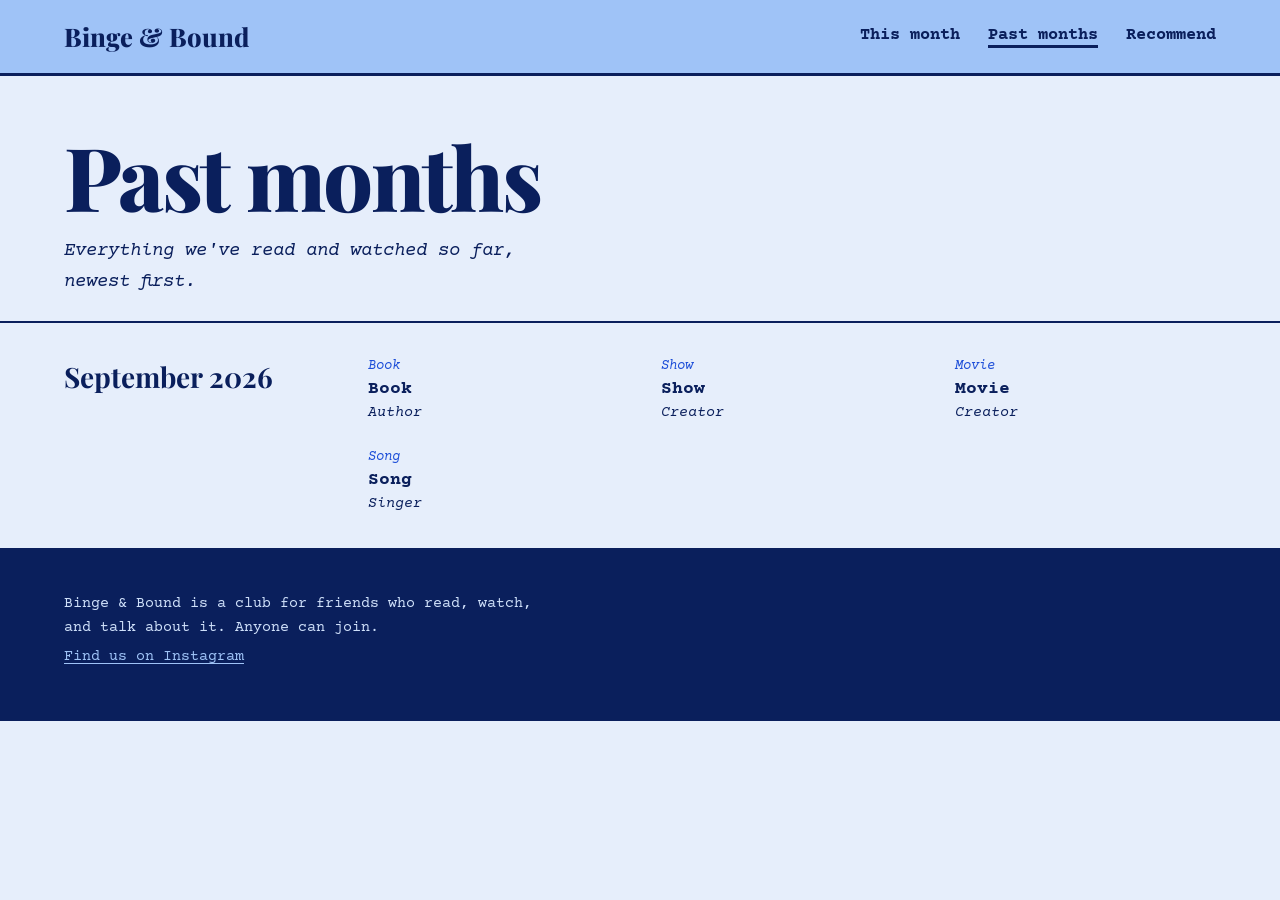
==== commit 0238abc7: "New header bar with icons" ====
--- a/past.html
+++ b/past.html
@@ -17,12 +17,7 @@
 
   <header class="site-header">
     <a class="brand" href="index.html">Binge &amp; Bound
-      <svg class="brand-mark" viewBox="0 0 64 28" aria-hidden="true" focusable="false">
-        <polygon points="0,6 14,6 14,24 0,24 6,15" fill="#1d4ed8"/>
-        <polygon points="64,6 50,6 50,24 64,24 58,15" fill="#1d4ed8"/>
-        <rect x="10" y="2" width="44" height="20" fill="#9fc3f7" stroke="#0a1f5c" stroke-width="2"/>
-        <path transform="translate(25 5) scale(0.58)" d="M12 0C12.9 7.2 16.8 11.1 24 12C16.8 12.9 12.9 16.8 12 24C11.1 16.8 7.2 12.9 0 12C7.2 11.1 11.1 7.2 12 0Z" fill="#09205C"/>
-      </svg>
+      <img class="brand-icons" src="images/logo-icons.png" alt="" aria-hidden="true">
     </a>
     <nav aria-label="Main">
       <a href="index.html">This month</a>
--- a/style.css
+++ b/style.css
@@ -21,15 +21,6 @@
 }
 
 *, *::before, *::after { box-sizing: border-box; }
-
-/* Banner line across the very top of every page */
-body::before {
-  content: "";
-  display: block;
-  height: 0.9rem;
-  background: #9fc3f7;
-}
-
 body {
   margin: 0;
   background: var(--paper);
@@ -51,24 +42,29 @@
 .skip-link:focus { left: 0.5rem; }
 
 
-/* ---------- Header and navigation ---------- */
+/* ---------- Header bar and navigation ---------- */
 
 .site-header {
-  display: flex; flex-wrap: wrap; align-items: baseline;
+  display: flex; flex-wrap: wrap; align-items: center;
   justify-content: space-between; gap: 0.75rem 2rem;
-  padding: 1.25rem var(--gutter);
+  padding: 1rem var(--gutter);
+  background: #9fc3f7;
+  border-bottom: 3px solid var(--navy);
 }
 
 .brand {
   display: inline-flex;
   align-items: center;
-  gap: 0.6rem;
+  gap: 0.9rem;
   font-family: var(--display);
   font-weight: 800;
-  font-size: 1.5rem;
+  font-size: 1.6rem;
   color: var(--navy);
   text-decoration: none;
 }
+
+/* The clapperboard, book, and TV icons to the right of the name */
+.brand-icons { display: block; height: 1.6rem; width: auto; }
 
 .site-header nav { display: flex; flex-wrap: wrap; gap: 0.4rem 1.75rem; }
 
@@ -80,7 +76,7 @@
 .site-header nav a:hover { text-decoration: underline; text-decoration-thickness: 2px; text-underline-offset: 6px; }
 .site-header nav a[aria-current="page"] {
   text-decoration: underline; text-decoration-thickness: 3px;
-  text-decoration-color: var(--blue); text-underline-offset: 6px;
+  text-decoration-color: var(--navy); text-underline-offset: 6px;
 }
 
 
@@ -222,10 +218,6 @@
 .title-btn:hover { color: var(--blue); }
 
 .pick .by { margin: 0; font-style: italic; font-size: 0.95rem; }
-
-
-/* Little logo mark after the site name in the header */
-.brand-mark { display: block; height: 1.2rem; width: auto; }
 
 
 /* ---------- Song of the month ---------- */
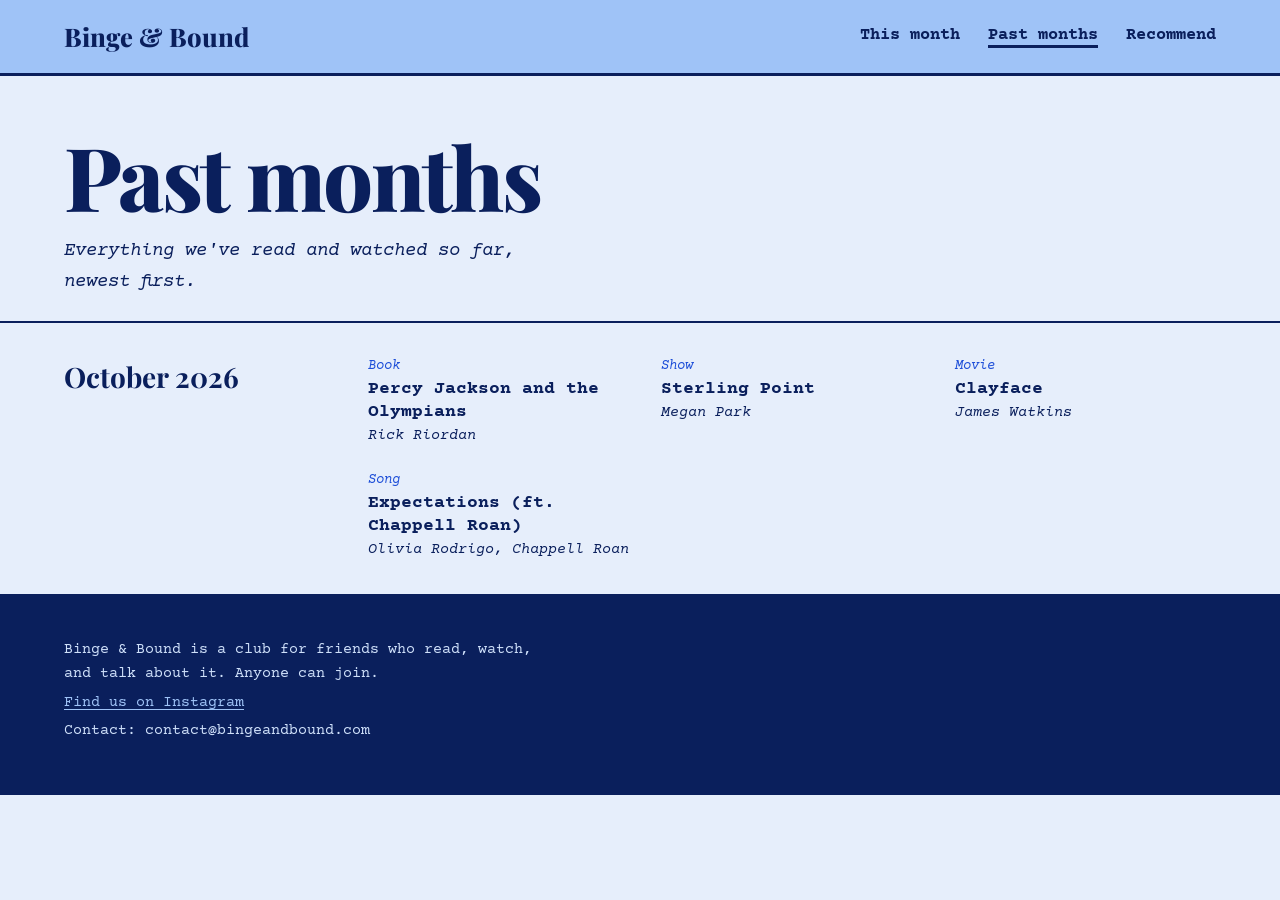
==== commit 0e553e6e: "contact footer" ====
--- a/past.html
+++ b/past.html
@@ -40,7 +40,8 @@
 
   <footer class="site-footer">
     <p>Binge &amp; Bound is a club for friends who read, watch, and talk about it. Anyone can join.</p>
-    <p><a href="https://www.instagram.com/">Find us on Instagram</a></p>
+    <p><a href="https://www.instagram.com/bingeandbound/" target="_blank" rel="noopener">Find us on Instagram</a></p>
+    <p>Contact: contact@bingeandbound.com</p>
   </footer>
 
   <script src="script.js"></script>
--- a/style.css
+++ b/style.css
@@ -83,12 +83,19 @@
 /* ---------- Home page hero ---------- */
 
 .hero {
-  padding: clamp(2rem, 6vw, 5rem) var(--gutter) clamp(2rem, 5vw, 3.5rem);
+  padding: 0 var(--gutter) clamp(2rem, 5vw, 3.5rem);
   text-align: center;
 }
 
 .hero h1 {
-  margin: 0;
+  /* Film-strip and book-stack pattern behind the ribbon, full width */
+  margin: 0 calc(-1 * var(--gutter));
+  padding: clamp(2.25rem, 7vw, 4.5rem) var(--gutter);
+  /* Looks in images/ first, then the main folder, so it shows either way */
+  background:
+    url("images/header-pattern.png") center / cover no-repeat,
+    url("header-pattern.png") center / cover no-repeat;
+  border-bottom: 3px solid var(--navy);
   font-family: var(--display);
   font-weight: 800;
   font-size: clamp(2.4rem, 9vw, 6.5rem);
@@ -220,6 +227,62 @@
 .pick .by { margin: 0; font-style: italic; font-size: 0.95rem; }
 
 
+/* Lines up each section across the three columns (poster, label, title,
+   author, honorable mentions) so the honorable mentions sit at the same height */
+@media (min-width: 761px) {
+  @supports (grid-template-rows: subgrid) {
+    .picks { row-gap: 0; }
+    .pick {
+      display: grid;
+      grid-template-rows: subgrid;
+      grid-row: span 5;
+      row-gap: 0;
+      align-items: start;
+    }
+    .pick .kind { justify-self: center; }
+  }
+}
+
+
+/* ---------- Honorable mentions (smaller cards under each pick) ---------- */
+
+.honorable {
+  margin-top: 1.75rem;
+  padding-top: 1.1rem;
+  border-top: 2px solid var(--navy);
+}
+
+.hm-label {
+  margin: 0 0 1rem;
+  font-weight: 700;
+  font-style: italic;
+  font-size: 1rem;
+}
+
+.hm-grid {
+  display: grid;
+  grid-template-columns: repeat(2, minmax(0, 1fr));
+  gap: 1rem 1.25rem;
+  max-width: 17rem;
+  margin: 0 auto;
+}
+
+.photo.hm-photo {
+  padding: 0.25rem;
+  border-width: 3px;
+  box-shadow: 4px 4px 0 var(--blue);
+}
+.photo.hm-photo .photo-title { font-size: 0.85rem; }
+.photo.hm-photo .photo-hint { display: none; }
+
+.hm-title {
+  margin: 0.7rem 0 0;
+  font-weight: 700;
+  font-size: 0.9rem;
+  line-height: 1.2;
+}
+
+
 /* ---------- Song of the month ---------- */
 
 .song {
@@ -279,6 +342,80 @@
 .song { margin-bottom: 4rem; }
 
 
+/* ---------- Top edits ---------- */
+
+.edits {
+  max-width: 72rem;
+  margin: 0 auto;
+  padding: 0 var(--gutter) 4rem;
+  text-align: center;
+}
+
+.edits h2 {
+  margin: 0;
+  font-family: var(--display);
+  font-weight: 700;
+  font-size: clamp(1.75rem, 4vw, 2.5rem);
+}
+
+.edit-grid {
+  display: grid;
+  grid-template-columns: repeat(4, minmax(0, 1fr));
+  gap: clamp(1rem, 2.5vw, 2rem);
+  margin-top: 1.75rem;
+}
+
+.edit { display: block; color: var(--navy); text-decoration: none; }
+
+.edit-thumb {
+  position: relative;
+  display: block;
+  aspect-ratio: 3 / 4;
+  overflow: hidden;
+  background: var(--white);
+  border: 4px solid var(--navy);
+  border-radius: 1.1rem;
+  box-shadow: 6px 6px 0 var(--blue);
+  transition: transform 0.15s ease;
+}
+.edit:hover .edit-thumb { transform: translateY(-4px); }
+@media (prefers-reduced-motion: reduce) { .edit-thumb { transition: none; } }
+
+.edit-thumb img { display: block; width: 100%; height: 100%; object-fit: cover; }
+.edit-thumb.is-empty { border-style: dashed; box-shadow: none; background: rgba(255, 255, 255, 0.55); }
+
+/* Little play badge in the corner so it's clear the thumbnail is a link */
+.edit-play {
+  position: absolute;
+  top: 0.6rem;
+  right: 0.6rem;
+  width: 2rem;
+  height: 2rem;
+  background: var(--navy);
+  border: 2px solid var(--white);
+  border-radius: 50%;
+}
+.edit-play::before {
+  content: "";
+  position: absolute;
+  top: 50%;
+  left: 50%;
+  transform: translate(-35%, -50%);
+  border-left: 0.6rem solid var(--white);
+  border-top: 0.4rem solid transparent;
+  border-bottom: 0.4rem solid transparent;
+}
+
+.edit-handle {
+  display: block;
+  margin-top: 0.9rem;
+  font-weight: 700;
+  font-size: 0.95rem;
+  overflow-wrap: anywhere;
+}
+.edit:hover .edit-handle { text-decoration: underline; text-decoration-thickness: 2px; text-underline-offset: 4px; }
+
+
 /* ---------- Details popup ---------- */
 
 dialog#details {
@@ -394,6 +531,7 @@
 }
 
 @media (max-width: 760px) {
+  .edit-grid { grid-template-columns: repeat(2, minmax(0, 1fr)); }
   .picks { grid-template-columns: 1fr; max-width: 22rem; }
   .past-row { grid-template-columns: 1fr; }
   .d-grid { grid-template-columns: 1fr; }
